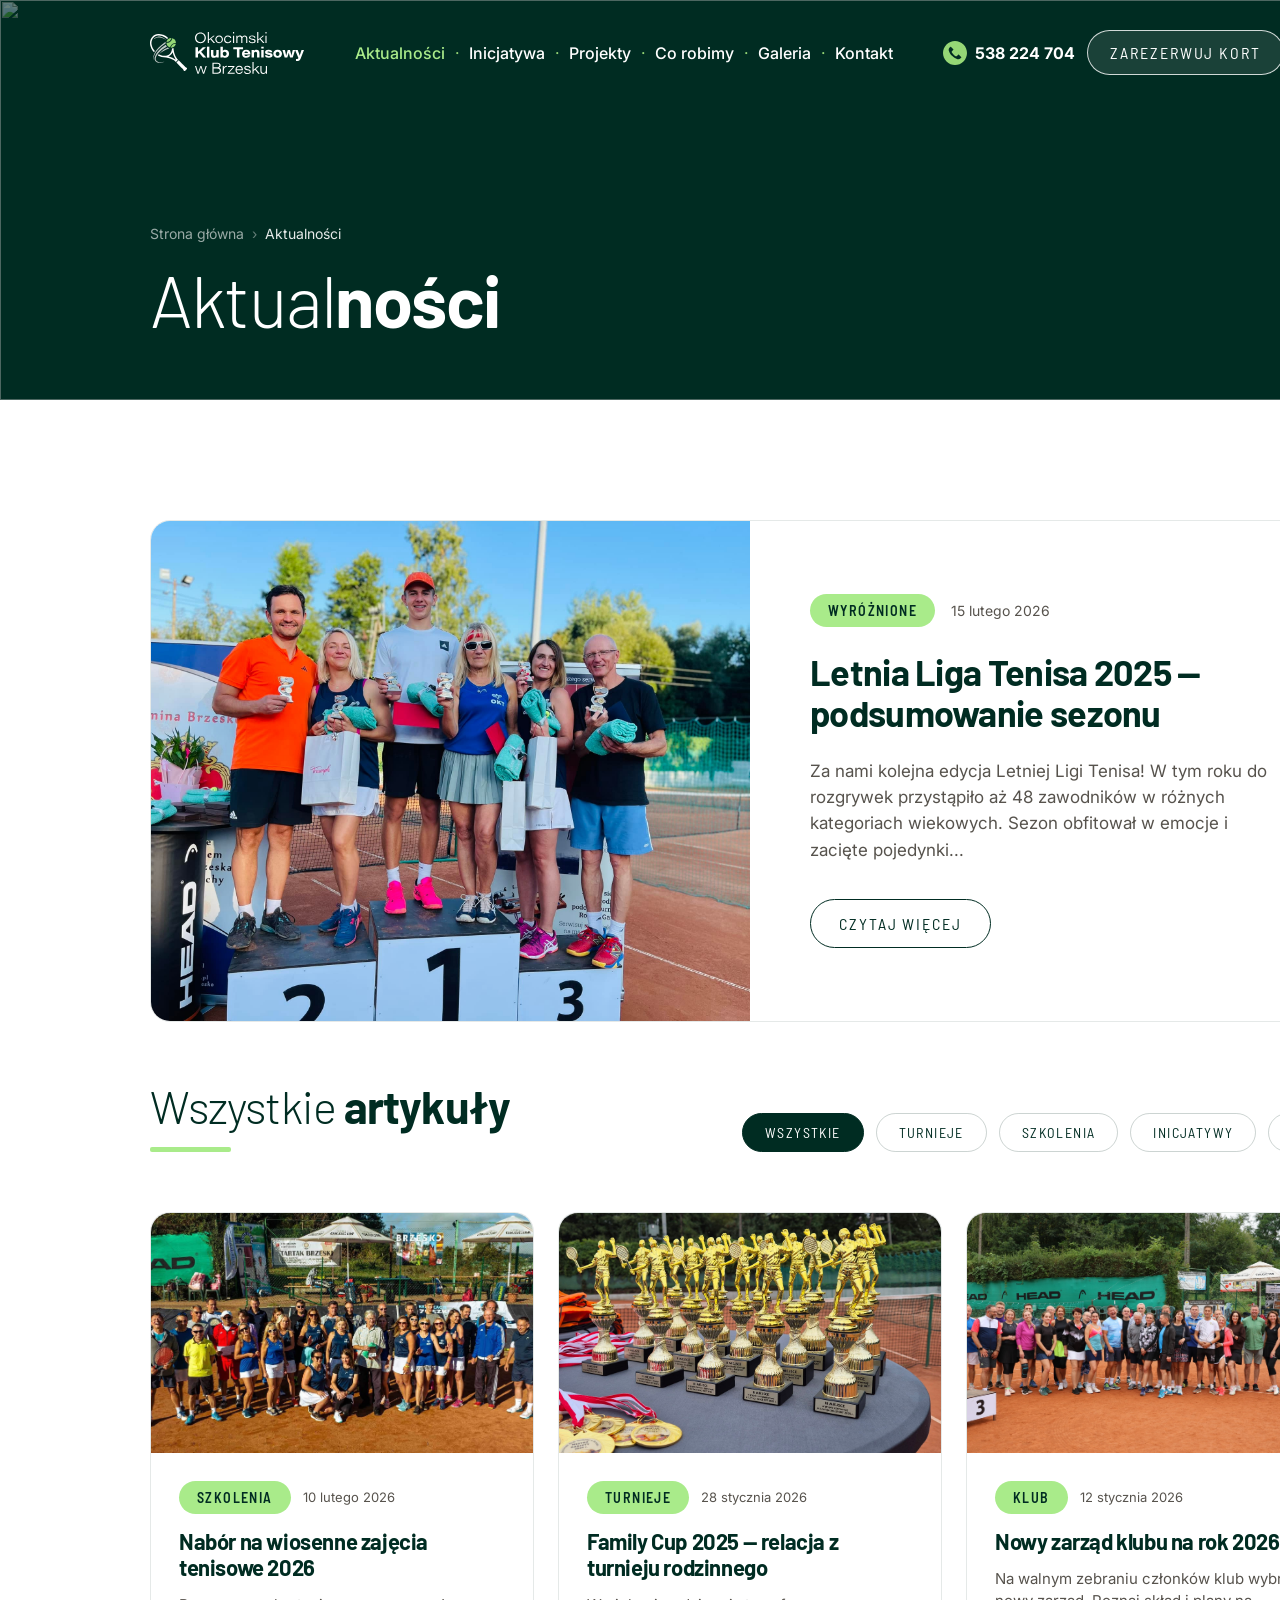
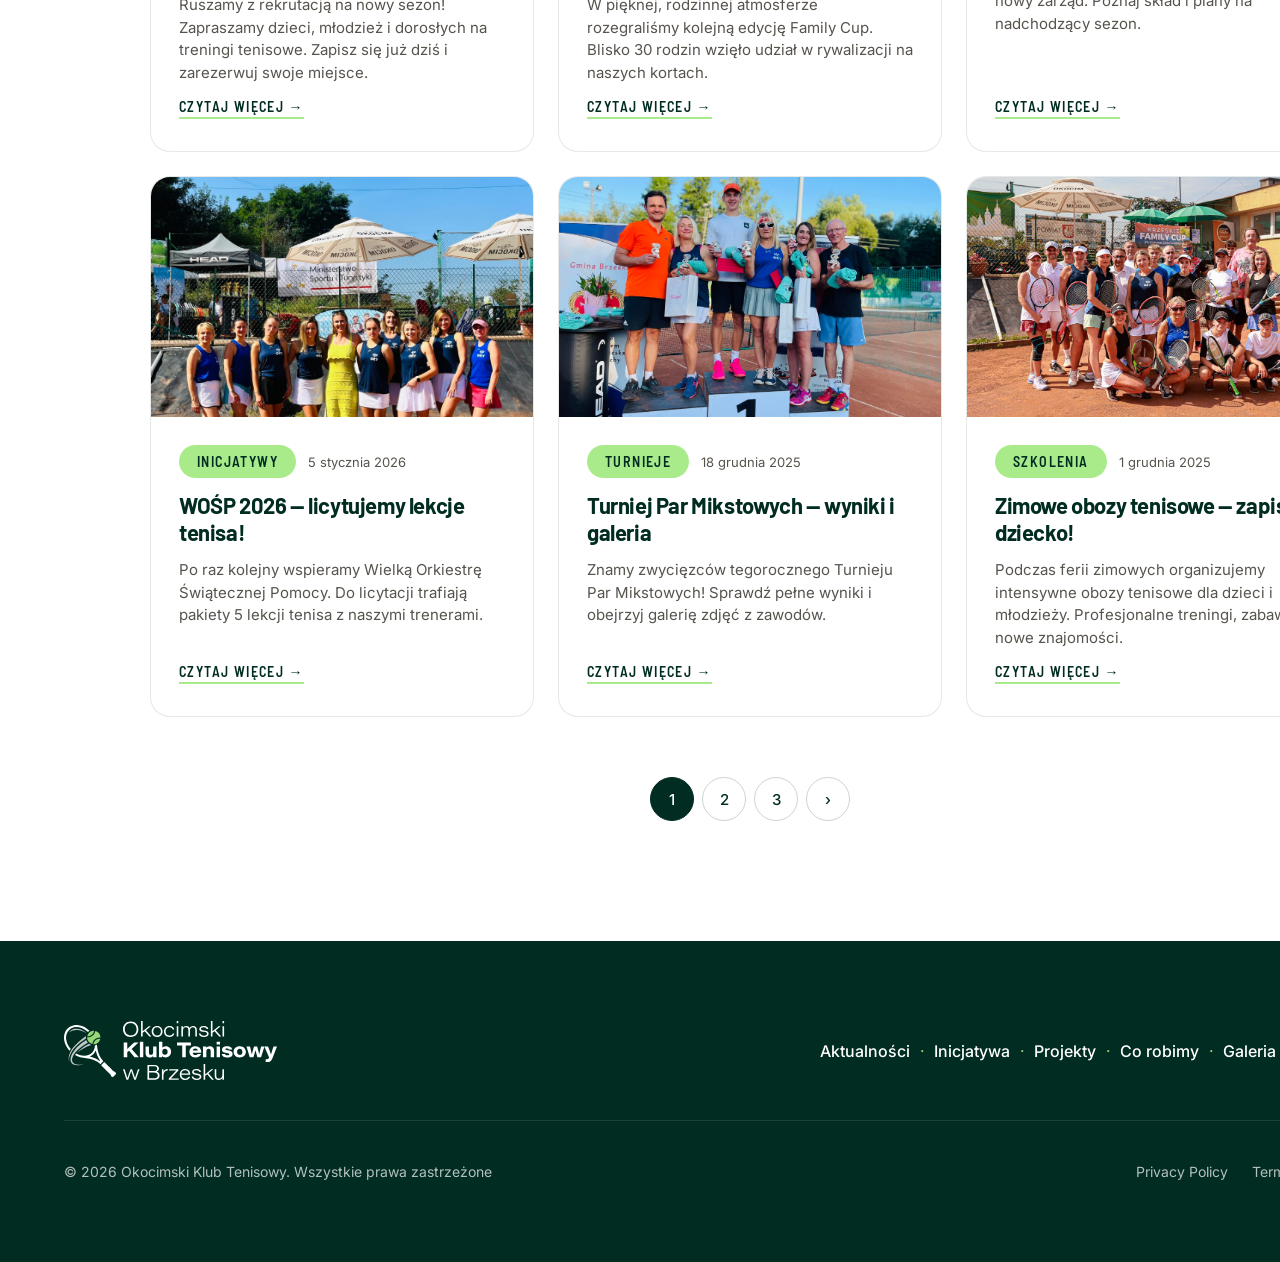
==== aktualnosci.html @ e3956893 "initial commit: OKT Klub website with hero video" ====
<!DOCTYPE html>
<html lang="pl">
<head>
  <meta charset="UTF-8">
  <meta name="viewport" content="width=device-width, initial-scale=1.0">
  <title>Aktualności — Okocimski Klub Tenisowy</title>
  <link rel="stylesheet" href="assets/css/style.css">
  <style>
    .news-header { display:flex; align-items:flex-end; justify-content:space-between; margin-bottom:60px; }
    .news-header__left { display:flex; flex-direction:column; }
    .filter-bar { display:flex; gap:12px; flex-wrap:wrap; }
    .filter-btn {
      padding:10px 22px; border-radius:100px; font-family:'Barlow Semi Condensed',sans-serif;
      font-size:14px; letter-spacing:.1em; text-transform:uppercase; cursor:pointer;
      border:1.5px solid rgba(0,44,34,.2); background:transparent; color:var(--green-dark);
      transition:all .2s;
    }
    .filter-btn.active, .filter-btn:hover { background:var(--green-dark); color:#fff; border-color:var(--green-dark); }
    .featured-article {
      display:grid; grid-template-columns:1fr 1fr; gap:0;
      border-radius:20px; overflow:hidden; border:1px solid rgba(0,44,34,.1);
      margin-bottom:60px;
    }
    .featured-article__img { width:100%; height:500px; object-fit:cover; }
    .featured-article__body {
      padding:60px; display:flex; flex-direction:column; gap:24px;
      justify-content:center; background:#fff;
    }
    .featured-article__meta { display:flex; align-items:center; gap:16px; }
    .featured-article__date { font-size:14px; color:var(--text-gray); }
    .featured-article__title {
      font-family:'Barlow',sans-serif; font-weight:700; font-size:36px;
      line-height:1.15; letter-spacing:-.7px; color:var(--green-dark);
    }
    .featured-article__excerpt { font-size:17px; line-height:1.55; color:var(--text-gray); }
    .pagination { display:flex; align-items:center; justify-content:center; gap:8px; margin-top:60px; }
    .page-btn {
      width:44px; height:44px; border-radius:50%; display:flex; align-items:center;
      justify-content:center; font-family:'Inter',sans-serif; font-size:15px; font-weight:500;
      cursor:pointer; border:1.5px solid rgba(0,44,34,.2); background:transparent;
      color:var(--green-dark); transition:all .2s;
    }
    .page-btn.active, .page-btn:hover { background:var(--green-dark); color:#fff; border-color:var(--green-dark); }
  </style>
</head>
<body>

<!-- PAGE HERO -->
<section class="page-hero">
  <img class="page-hero__bg" src="assets/images/hero-bg.jpg" alt="">
  <nav class="nav" style="position:absolute;top:0;left:0;right:0;">
    <a href="index.html" class="nav__logo">
      <img class="nav__logo-icon" src="assets/images/logo-icon.svg" alt="OKT">
      <span class="nav__logo-text">
        <img class="nav__logo-name" src="assets/images/logo-name.svg" alt="Okocimski Klub Tenisowy">
        <img class="nav__logo-city" src="assets/images/logo-city.svg" alt="w Brzesku">
      </span>
    </a>
    <ul class="nav__links">
      <li><a href="aktualnosci.html" class="active">Aktualności</a></li><li><span class="nav__dot">·</span></li>
      <li><a href="inicjatywa.html">Inicjatywa</a></li><li><span class="nav__dot">·</span></li>
      <li><a href="projekty.html">Projekty</a></li><li><span class="nav__dot">·</span></li>
      <li><a href="co-robimy.html">Co robimy</a></li><li><span class="nav__dot">·</span></li>
      <li><a href="galeria.html">Galeria</a></li><li><span class="nav__dot">·</span></li>
      <li><a href="kontakt.html">Kontakt</a></li>
    </ul>
    <div class="nav__right">
      <div class="nav__phone"><img src="assets/images/phone-icon.svg" alt=""><span>538 224 704</span></div>
      <a href="kontakt.html" class="btn-outline">Zarezerwuj kort</a>
      <div class="nav__social">
        <img src="assets/images/facebook-icon.svg" alt="Facebook">
        <img src="assets/images/instagram-icon.svg" alt="Instagram">
      </div>
    </div>
  </nav>
  <div class="page-hero__content">
    <div class="breadcrumb">
      <a href="index.html">Strona główna</a>
      <span class="breadcrumb__sep">›</span>
      <span class="breadcrumb__current">Aktualności</span>
    </div>
    <h1 class="page-hero__title"><em>Aktual</em><strong>ności</strong></h1>
  </div>
</section>

<!-- CONTENT -->
<section class="section">

  <!-- Featured article -->
  <div class="featured-article">
    <img class="featured-article__img" src="assets/images/liga-photo.jpg" alt="Letnia Liga Tenisa 2025 — podsumowanie sezonu">
    <div class="featured-article__body">
      <div class="featured-article__meta">
        <span class="badge-green">Wyróżnione</span>
        <span class="featured-article__date">15 lutego 2026</span>
      </div>
      <h2 class="featured-article__title">Letnia Liga Tenisa 2025 — podsumowanie sezonu</h2>
      <p class="featured-article__excerpt">Za nami kolejna edycja Letniej Ligi Tenisa! W tym roku do rozgrywek przystąpiło aż 48 zawodników w różnych kategoriach wiekowych. Sezon obfitował w emocje i zacięte pojedynki...</p>
      <a href="#" class="btn-outline-dark" style="width:fit-content;margin-top:12px;">Czytaj więcej</a>
    </div>
  </div>

  <!-- Filters -->
  <div class="news-header">
    <div class="news-header__left">
      <h2 class="heading-xl"><em>Wszystkie </em><strong>artykuły</strong></h2>
      <span class="accent-line"></span>
    </div>
    <div class="filter-bar">
      <button class="filter-btn active">Wszystkie</button>
      <button class="filter-btn">Turnieje</button>
      <button class="filter-btn">Szkolenia</button>
      <button class="filter-btn">Inicjatywy</button>
      <button class="filter-btn">Klub</button>
    </div>
  </div>

  <!-- Cards grid -->
  <div class="cards-grid">
    <article class="card">
      <img class="card__img" src="assets/images/co-robimy-1.jpg" alt="">
      <div class="card__body">
        <div class="card__meta"><span class="badge-green">Szkolenia</span><span class="card__date">10 lutego 2026</span></div>
        <h3 class="card__title">Nabór na wiosenne zajęcia tenisowe 2026</h3>
        <p class="card__excerpt">Ruszamy z rekrutacją na nowy sezon! Zapraszamy dzieci, młodzież i dorosłych na treningi tenisowe. Zapisz się już dziś i zarezerwuj swoje miejsce.</p>
        <a href="#" class="card__link">Czytaj więcej →</a>
      </div>
    </article>
    <article class="card">
      <img class="card__img" src="assets/images/co-robimy-2.jpg" alt="">
      <div class="card__body">
        <div class="card__meta"><span class="badge-green">Turnieje</span><span class="card__date">28 stycznia 2026</span></div>
        <h3 class="card__title">Family Cup 2025 — relacja z turnieju rodzinnego</h3>
        <p class="card__excerpt">W pięknej, rodzinnej atmosferze rozegraliśmy kolejną edycję Family Cup. Blisko 30 rodzin wzięło udział w rywalizacji na naszych kortach.</p>
        <a href="#" class="card__link">Czytaj więcej →</a>
      </div>
    </article>
    <article class="card">
      <img class="card__img" src="assets/images/group-photo.jpg" alt="">
      <div class="card__body">
        <div class="card__meta"><span class="badge-green">Klub</span><span class="card__date">12 stycznia 2026</span></div>
        <h3 class="card__title">Nowy zarząd klubu na rok 2026</h3>
        <p class="card__excerpt">Na walnym zebraniu członków klub wybrał nowy zarząd. Poznaj skład i plany na nadchodzący sezon.</p>
        <a href="#" class="card__link">Czytaj więcej →</a>
      </div>
    </article>
    <article class="card">
      <img class="card__img" src="assets/images/co-robimy-3.jpg" alt="">
      <div class="card__body">
        <div class="card__meta"><span class="badge-green">Inicjatywy</span><span class="card__date">5 stycznia 2026</span></div>
        <h3 class="card__title">WOŚP 2026 — licytujemy lekcje tenisa!</h3>
        <p class="card__excerpt">Po raz kolejny wspieramy Wielką Orkiestrę Świątecznej Pomocy. Do licytacji trafiają pakiety 5 lekcji tenisa z naszymi trenerami.</p>
        <a href="#" class="card__link">Czytaj więcej →</a>
      </div>
    </article>
    <article class="card">
      <img class="card__img" src="assets/images/liga-photo.jpg" alt="">
      <div class="card__body">
        <div class="card__meta"><span class="badge-green">Turnieje</span><span class="card__date">18 grudnia 2025</span></div>
        <h3 class="card__title">Turniej Par Mikstowych — wyniki i galeria</h3>
        <p class="card__excerpt">Znamy zwycięzców tegorocznego Turnieju Par Mikstowych! Sprawdź pełne wyniki i obejrzyj galerię zdjęć z zawodów.</p>
        <a href="#" class="card__link">Czytaj więcej →</a>
      </div>
    </article>
    <article class="card">
      <img class="card__img" src="assets/images/dolacz-photo.jpg" alt="">
      <div class="card__body">
        <div class="card__meta"><span class="badge-green">Szkolenia</span><span class="card__date">1 grudnia 2025</span></div>
        <h3 class="card__title">Zimowe obozy tenisowe — zapisz dziecko!</h3>
        <p class="card__excerpt">Podczas ferii zimowych organizujemy intensywne obozy tenisowe dla dzieci i młodzieży. Profesjonalne treningi, zabawa i nowe znajomości.</p>
        <a href="#" class="card__link">Czytaj więcej →</a>
      </div>
    </article>
  </div>

  <!-- Pagination -->
  <div class="pagination">
    <button class="page-btn active">1</button>
    <button class="page-btn">2</button>
    <button class="page-btn">3</button>
    <button class="page-btn">›</button>
  </div>
</section>

<!-- FOOTER -->
<footer class="footer">
  <div class="footer__top">
    <a href="index.html" class="footer__logo">
      <img class="footer__logo-icon" src="assets/images/footer-logo-icon.svg" alt="OKT">
      <span class="footer__logo-text">
        <img class="footer__logo-name" src="assets/images/footer-logo-name.svg" alt="Okocimski Klub Tenisowy">
        <img class="footer__logo-city" src="assets/images/footer-logo-city.svg" alt="w Brzesku">
      </span>
    </a>
    <nav class="footer__nav">
      <a href="aktualnosci.html">Aktualności</a><span class="dot">·</span>
      <a href="inicjatywa.html">Inicjatywa</a><span class="dot">·</span>
      <a href="projekty.html">Projekty</a><span class="dot">·</span>
      <a href="co-robimy.html">Co robimy</a><span class="dot">·</span>
      <a href="galeria.html">Galeria</a><span class="dot">·</span>
      <a href="kontakt.html">Kontakt</a><span class="dot">·</span>
      <div class="footer__social">
        <img src="assets/images/footer-facebook.svg" alt="Facebook">
        <img src="assets/images/footer-instagram.svg" alt="Instagram">
      </div>
    </nav>
  </div>
  <hr class="footer__divider">
  <div class="footer__credits">
    <p class="footer__copy">© 2026 Okocimski Klub Tenisowy. Wszystkie prawa zastrzeżone</p>
    <div class="footer__links"><a href="#">Privacy Policy</a><a href="#">Terms of Service</a><a href="kontakt.html">Kontakt</a></div>
  </div>
</footer>
</body>
</html>
---- assets/css/style.css ----
/* ═══════════════════════════════════════════════
   Okocimski Klub Tenisowy — Shared Stylesheet
   ═══════════════════════════════════════════════ */

@import url('https://fonts.googleapis.com/css2?family=Barlow:wght@300;400;600;700&family=Barlow+Semi+Condensed:wght@400;600&family=Inter:wght@400;500;700&display=swap');

*, *::before, *::after { box-sizing: border-box; margin: 0; padding: 0; }

:root {
  --green-dark:    #002c22;
  --green-accent:  #a9eb8a;
  --green-dot:     #95d776;
  --text-gray:     #57534d;
  --facebook-blue: #1877f2;
  --white:         #ffffff;
}

body {
  font-family: 'Inter', sans-serif;
  background: #fff;
  color: var(--green-dark);
  min-width: 1500px;
}

img { display: block; }
a { text-decoration: none; }

/* ─── NAV ─── */
.nav {
  display: flex;
  align-items: center;
  justify-content: space-between;
  padding: 30px 150px;
  position: relative;
  z-index: 10;
}
.nav__logo {
  display: flex;
  align-items: center;
  gap: 8px;
}
.nav__logo-icon { width: 37px; height: 37px; }
.nav__logo-text { display: flex; flex-direction: column; }
.nav__logo-name { width: 109px; height: 29px; }
.nav__logo-city { width: 72px; height: 12px; margin-top: 1px; }

.nav__links {
  display: flex;
  align-items: center;
  gap: 10px;
  list-style: none;
}
.nav__links a {
  font-family: 'Inter', sans-serif;
  font-weight: 500;
  font-size: 16px;
  line-height: 20px;
  color: #fff;
  transition: color .2s;
}
.nav__links a:hover { color: var(--green-accent); }
.nav__links a.active { color: var(--green-accent); }
.nav__dot { color: var(--green-dot); font-size: 16px; }

.nav__right { display: flex; align-items: center; gap: 12px; }
.nav__phone { display: flex; align-items: center; gap: 8px; }
.nav__phone img { width: 24px; height: 24px; }
.nav__phone span { font-weight: 700; font-size: 16px; color: #fff; }
.nav__social { display: flex; align-items: center; gap: 6px; }
.nav__social img { width: 24px; height: 24px; }

.btn-outline {
  display: inline-flex;
  align-items: center;
  padding: 12px 22px;
  border: 1px solid rgba(255,255,255,.8);
  border-radius: 100px;
  background: rgba(255,255,255,.1);
  font-family: 'Barlow Semi Condensed', sans-serif;
  font-size: 16px;
  letter-spacing: .12em;
  text-transform: uppercase;
  color: #fff;
  cursor: pointer;
  transition: background .2s;
}
.btn-outline:hover { background: rgba(255,255,255,.2); }

/* ─── HERO SHARED ─── */
.hero {
  position: relative;
  width: 100%;
  min-height: 786px;
  background: var(--green-dark);
  overflow: hidden;
}
.hero__bg {
  position: absolute;
  inset: 0;
  width: 100%;
  height: 100%;
  object-fit: cover;
  opacity: .55;
  pointer-events: none;
}

/* ─── PAGE HERO (subpages) ─── */
.page-hero {
  position: relative;
  width: 100%;
  height: 400px;
  background: var(--green-dark);
  overflow: hidden;
  display: flex;
  align-items: flex-end;
}
.page-hero__bg {
  position: absolute;
  inset: 0;
  width: 100%;
  height: 100%;
  object-fit: cover;
  opacity: .4;
  pointer-events: none;
}
.page-hero__content {
  position: relative;
  z-index: 5;
  padding: 0 150px 60px;
}
.page-hero__badge {
  display: inline-flex;
  align-items: center;
  padding: 9px 16px;
  border: 1px solid rgba(255,255,255,.5);
  border-radius: 100px;
  font-family: 'Barlow Semi Condensed', sans-serif;
  font-size: 14px;
  letter-spacing: .12em;
  text-transform: uppercase;
  color: rgba(255,255,255,.8);
  margin-bottom: 16px;
}
.page-hero__title {
  font-size: 72px;
  line-height: 1.05;
  letter-spacing: -1.5px;
  color: #fff;
}
.page-hero__title em { font-style: normal; font-family: 'Barlow', sans-serif; font-weight: 300; }
.page-hero__title strong { font-family: 'Barlow', sans-serif; font-weight: 700; }

/* ─── SECTION ─── */
.section { padding: 120px 150px; }
.section--dark {
  background: var(--green-dark);
  position: relative;
  overflow: hidden;
}
.section--dots::before {
  content: '';
  position: absolute;
  inset: 0;
  background-image: radial-gradient(circle, rgba(169,235,138,.15) 1.5px, transparent 1.5px);
  background-size: 28px 28px;
  pointer-events: none;
}

/* ─── TYPOGRAPHY ─── */
.heading-xl {
  font-size: 45px;
  line-height: 1.1;
  letter-spacing: -.9px;
}
.heading-xl em { font-style: normal; font-family: 'Barlow', sans-serif; font-weight: 300; }
.heading-xl strong { font-family: 'Barlow', sans-serif; font-weight: 700; }
.heading-xl--white { color: #fff; }

.heading-lg {
  font-size: 38px;
  line-height: 1.1;
  letter-spacing: -.8px;
}
.heading-lg em { font-style: normal; font-family: 'Barlow', sans-serif; font-weight: 300; }
.heading-lg strong { font-family: 'Barlow', sans-serif; font-weight: 700; }

.heading-md {
  font-family: 'Barlow', sans-serif;
  font-weight: 700;
  font-size: 28px;
  line-height: 1.2;
  letter-spacing: -.5px;
}

.text-body {
  font-family: 'Inter', sans-serif;
  font-weight: 400;
  font-size: 16px;
  line-height: 1.5;
  color: var(--text-gray);
}
.text-body--lg { font-size: 18px; line-height: 1.4; }
.text-body--white { color: rgba(255,255,255,.85); }

.accent-line {
  display: block;
  width: 81px;
  height: 5px;
  background: var(--green-accent);
  border-radius: 2px;
  margin-top: 14px;
}

/* ─── BADGES ─── */
.badge-outline {
  display: inline-flex;
  align-items: center;
  padding: 12px 21px;
  border: 1px solid var(--green-dark);
  border-radius: 100px;
  font-family: 'Barlow Semi Condensed', sans-serif;
  font-size: 16px;
  letter-spacing: .12em;
  text-transform: uppercase;
  color: var(--green-dark);
  width: fit-content;
}
.badge-green {
  display: inline-flex;
  align-items: center;
  padding: 8px 18px;
  border-radius: 100px;
  background: var(--green-accent);
  font-family: 'Barlow Semi Condensed', sans-serif;
  font-size: 14px;
  letter-spacing: .1em;
  text-transform: uppercase;
  color: var(--green-dark);
  font-weight: 600;
  width: fit-content;
}

/* ─── BUTTONS ─── */
.btn-primary {
  display: inline-flex;
  align-items: center;
  gap: 10px;
  padding: 14px 28px;
  border-radius: 100px;
  background: var(--green-dark);
  font-family: 'Barlow Semi Condensed', sans-serif;
  font-size: 16px;
  letter-spacing: .12em;
  text-transform: uppercase;
  color: #fff;
  border: none;
  cursor: pointer;
  transition: background .2s;
}
.btn-primary:hover { background: #003d30; }

.btn-outline-dark {
  display: inline-flex;
  align-items: center;
  padding: 14px 28px;
  border-radius: 100px;
  background: transparent;
  border: 1.5px solid var(--green-dark);
  font-family: 'Barlow Semi Condensed', sans-serif;
  font-size: 16px;
  letter-spacing: .12em;
  text-transform: uppercase;
  color: var(--green-dark);
  cursor: pointer;
  transition: background .2s;
}
.btn-outline-dark:hover { background: rgba(0,44,34,.05); }

.btn-outline-white {
  display: inline-flex;
  align-items: center;
  padding: 12px 21px;
  border: 1px solid rgba(255,255,255,.8);
  border-radius: 100px;
  font-family: 'Barlow Semi Condensed', sans-serif;
  font-size: 16px;
  letter-spacing: .12em;
  text-transform: uppercase;
  color: #fff;
}
.btn-outline-white:hover { background: rgba(255,255,255,.1); }

.btn-facebook {
  display: inline-flex;
  align-items: center;
  gap: 10px;
  padding: 12px 16px 12px 12px;
  background: var(--facebook-blue);
  border-radius: 100px;
  color: #fff;
  font-family: 'Barlow', sans-serif;
  font-weight: 600;
  font-size: 24px;
  line-height: 1.1;
  width: fit-content;
}
.btn-facebook img { width: 36px; height: 36px; }
.btn-facebook__arrow {
  display: inline-block;
  width: 24px;
  height: 1px;
  background: rgba(255,255,255,.6);
  margin-left: 4px;
}

/* ─── FOOTER ─── */
.footer {
  background: var(--green-dark);
  padding: 80px 64px;
  display: flex;
  flex-direction: column;
  gap: 40px;
}
.footer__top {
  display: flex;
  align-items: center;
  justify-content: space-between;
}
.footer__logo {
  display: flex;
  align-items: center;
  gap: 7px;
}
.footer__logo-icon { width: 52px; height: 52px; }
.footer__logo-text { display: flex; flex-direction: column; }
.footer__logo-name { width: 154px; height: 41px; }
.footer__logo-city { width: 101px; height: 16px; margin-top: 2px; }
.footer__nav {
  display: flex;
  align-items: center;
  gap: 10px;
  flex-wrap: wrap;
}
.footer__nav a {
  font-family: 'Inter', sans-serif;
  font-weight: 500;
  font-size: 16px;
  line-height: 20px;
  color: #fff;
  transition: color .2s;
}
.footer__nav a:hover { color: var(--green-accent); }
.footer__nav .dot { color: var(--green-dot); }
.footer__social { display: flex; align-items: center; gap: 6px; }
.footer__social img { width: 24px; height: 24px; }
.footer__divider {
  border: none;
  height: 1px;
  background: rgba(255,255,255,.1);
}
.footer__credits {
  display: flex;
  align-items: center;
  justify-content: space-between;
}
.footer__copy { font-size: 14px; line-height: 1.5; color: rgba(255,255,255,.7); }
.footer__links { display: flex; gap: 24px; }
.footer__links a { font-size: 14px; line-height: 1.5; color: rgba(255,255,255,.7); }
.footer__links a:hover { color: #fff; }

/* ─── CARD GRID ─── */
.cards-grid {
  display: grid;
  grid-template-columns: repeat(3, 1fr);
  gap: 24px;
}
.cards-grid--2 { grid-template-columns: repeat(2, 1fr); }

.card {
  border-radius: 20px;
  overflow: hidden;
  background: #fff;
  border: 1px solid rgba(0,44,34,.1);
  display: flex;
  flex-direction: column;
  transition: box-shadow .25s;
}
.card:hover { box-shadow: 0 8px 40px rgba(0,44,34,.12); }
.card__img {
  width: 100%;
  height: 240px;
  object-fit: cover;
}
.card__body {
  padding: 28px 28px 32px;
  display: flex;
  flex-direction: column;
  gap: 14px;
  flex: 1;
}
.card__meta {
  display: flex;
  align-items: center;
  gap: 12px;
}
.card__date { font-size: 13px; color: var(--text-gray); }
.card__title {
  font-family: 'Barlow', sans-serif;
  font-weight: 700;
  font-size: 22px;
  line-height: 1.2;
  letter-spacing: -.4px;
  color: var(--green-dark);
}
.card__excerpt { font-size: 15px; line-height: 1.5; color: var(--text-gray); }
.card__link {
  margin-top: auto;
  display: inline-flex;
  align-items: center;
  gap: 6px;
  font-family: 'Barlow Semi Condensed', sans-serif;
  font-size: 14px;
  letter-spacing: .1em;
  text-transform: uppercase;
  color: var(--green-dark);
  font-weight: 600;
  border-bottom: 2px solid var(--green-accent);
  padding-bottom: 2px;
  width: fit-content;
  transition: opacity .2s;
}
.card__link:hover { opacity: .7; }

/* ─── GALLERY GRID ─── */
.gallery-grid {
  display: grid;
  grid-template-columns: repeat(4, 1fr);
  gap: 16px;
}
.gallery-item {
  border-radius: 16px;
  overflow: hidden;
  aspect-ratio: 4/3;
  cursor: pointer;
  position: relative;
}
.gallery-item img {
  width: 100%;
  height: 100%;
  object-fit: cover;
  transition: transform .4s;
}
.gallery-item:hover img { transform: scale(1.04); }
.gallery-item--tall { grid-row: span 2; aspect-ratio: auto; }
.gallery-item--tall img { height: 100%; }
.gallery-item--wide { grid-column: span 2; }

/* ─── FORM ─── */
.form-grid {
  display: grid;
  grid-template-columns: 1fr 1fr;
  gap: 20px;
}
.form-group { display: flex; flex-direction: column; gap: 8px; }
.form-group--full { grid-column: 1 / -1; }
.form-label {
  font-family: 'Inter', sans-serif;
  font-weight: 500;
  font-size: 14px;
  color: var(--green-dark);
  letter-spacing: .01em;
}
.form-input,
.form-select,
.form-textarea {
  font-family: 'Inter', sans-serif;
  font-size: 16px;
  color: var(--green-dark);
  background: #fff;
  border: 1.5px solid rgba(0,44,34,.2);
  border-radius: 12px;
  padding: 14px 18px;
  outline: none;
  transition: border-color .2s;
  width: 100%;
}
.form-input:focus,
.form-select:focus,
.form-textarea:focus { border-color: var(--green-dark); }
.form-textarea { resize: vertical; min-height: 150px; }

.form-checkbox {
  display: flex;
  align-items: flex-start;
  gap: 12px;
  cursor: pointer;
}
.form-checkbox input[type="checkbox"] {
  width: 20px;
  height: 20px;
  flex-shrink: 0;
  accent-color: var(--green-dark);
  margin-top: 2px;
  cursor: pointer;
}
.form-checkbox span { font-size: 14px; line-height: 1.5; color: var(--text-gray); }

/* ─── DIVIDER ─── */
.section-divider {
  height: 1px;
  background: rgba(0,44,34,.1);
  margin: 0 150px;
}

/* ─── BREADCRUMB ─── */
.breadcrumb {
  display: flex;
  align-items: center;
  gap: 8px;
  font-size: 14px;
  color: rgba(255,255,255,.6);
  margin-bottom: 20px;
}
.breadcrumb a { color: rgba(255,255,255,.6); transition: color .2s; }
.breadcrumb a:hover { color: #fff; }
.breadcrumb__sep { color: rgba(255,255,255,.4); }
.breadcrumb__current { color: rgba(255,255,255,.9); }
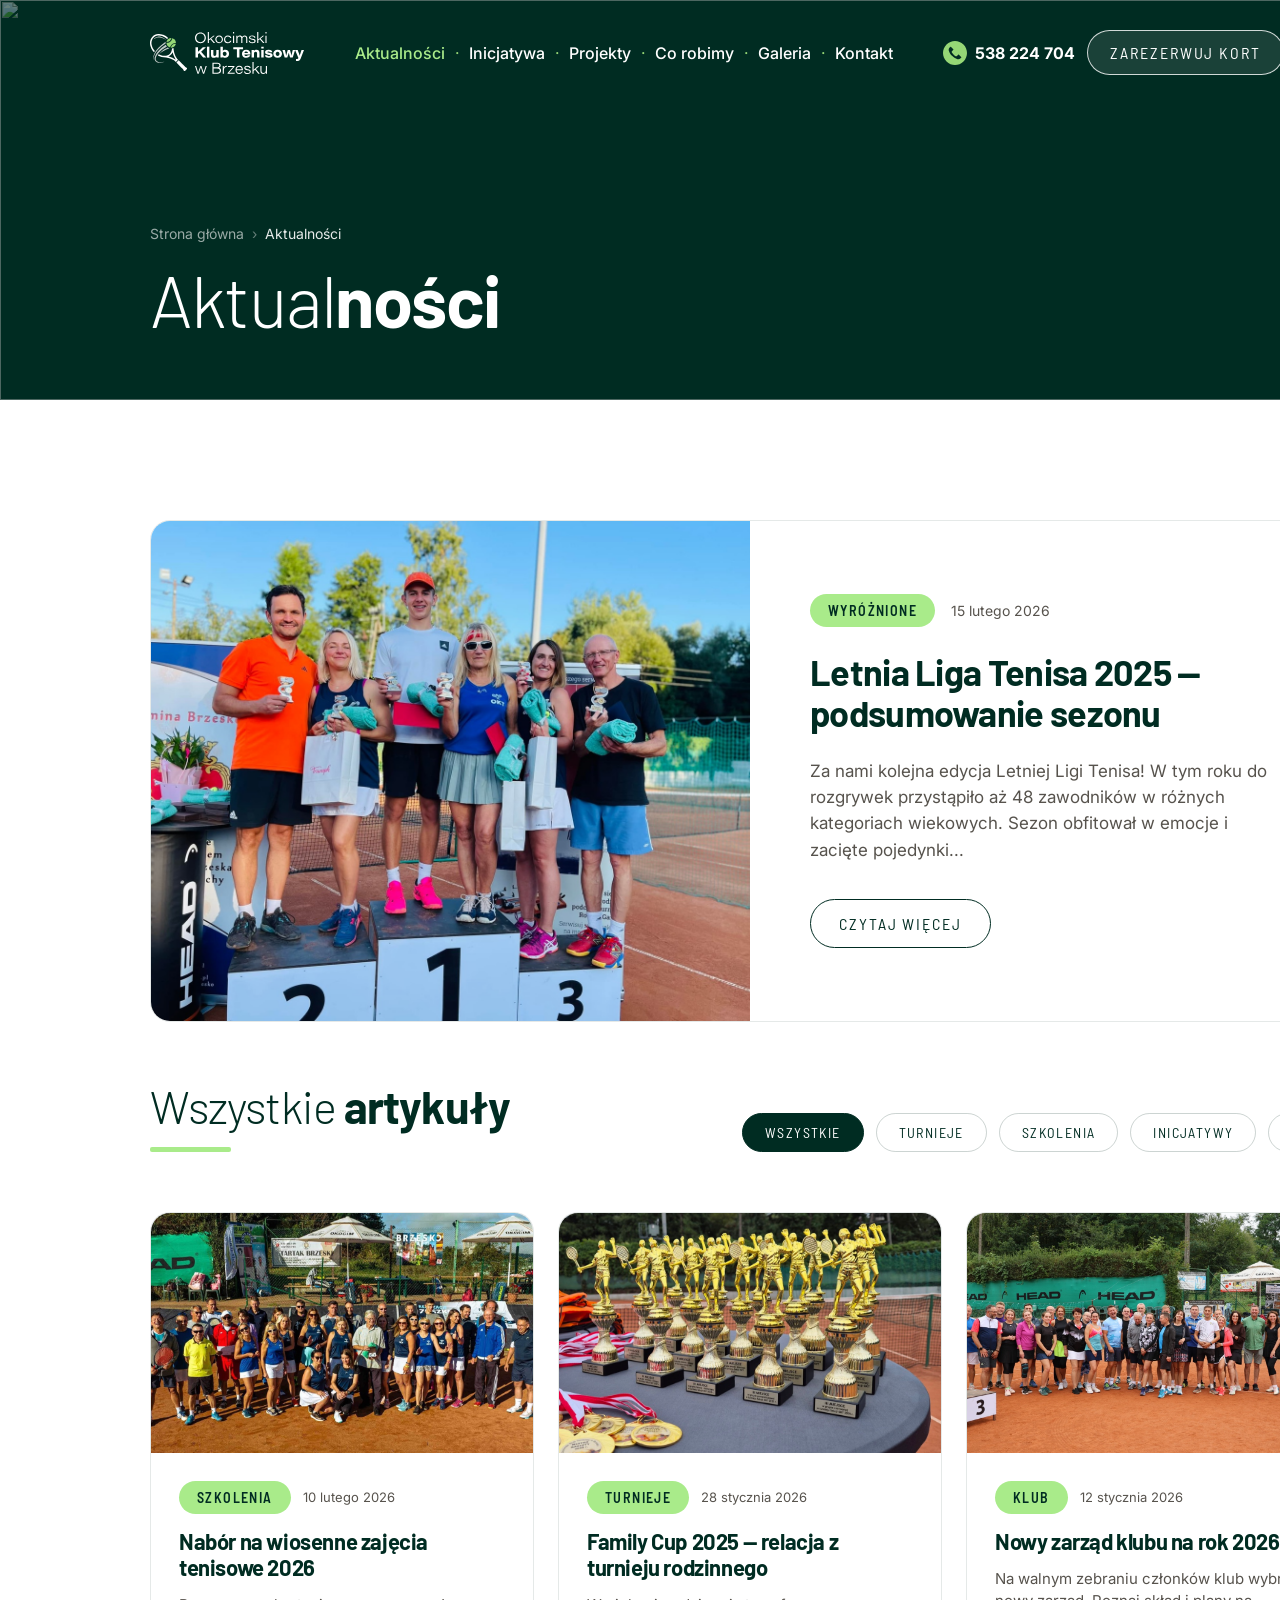
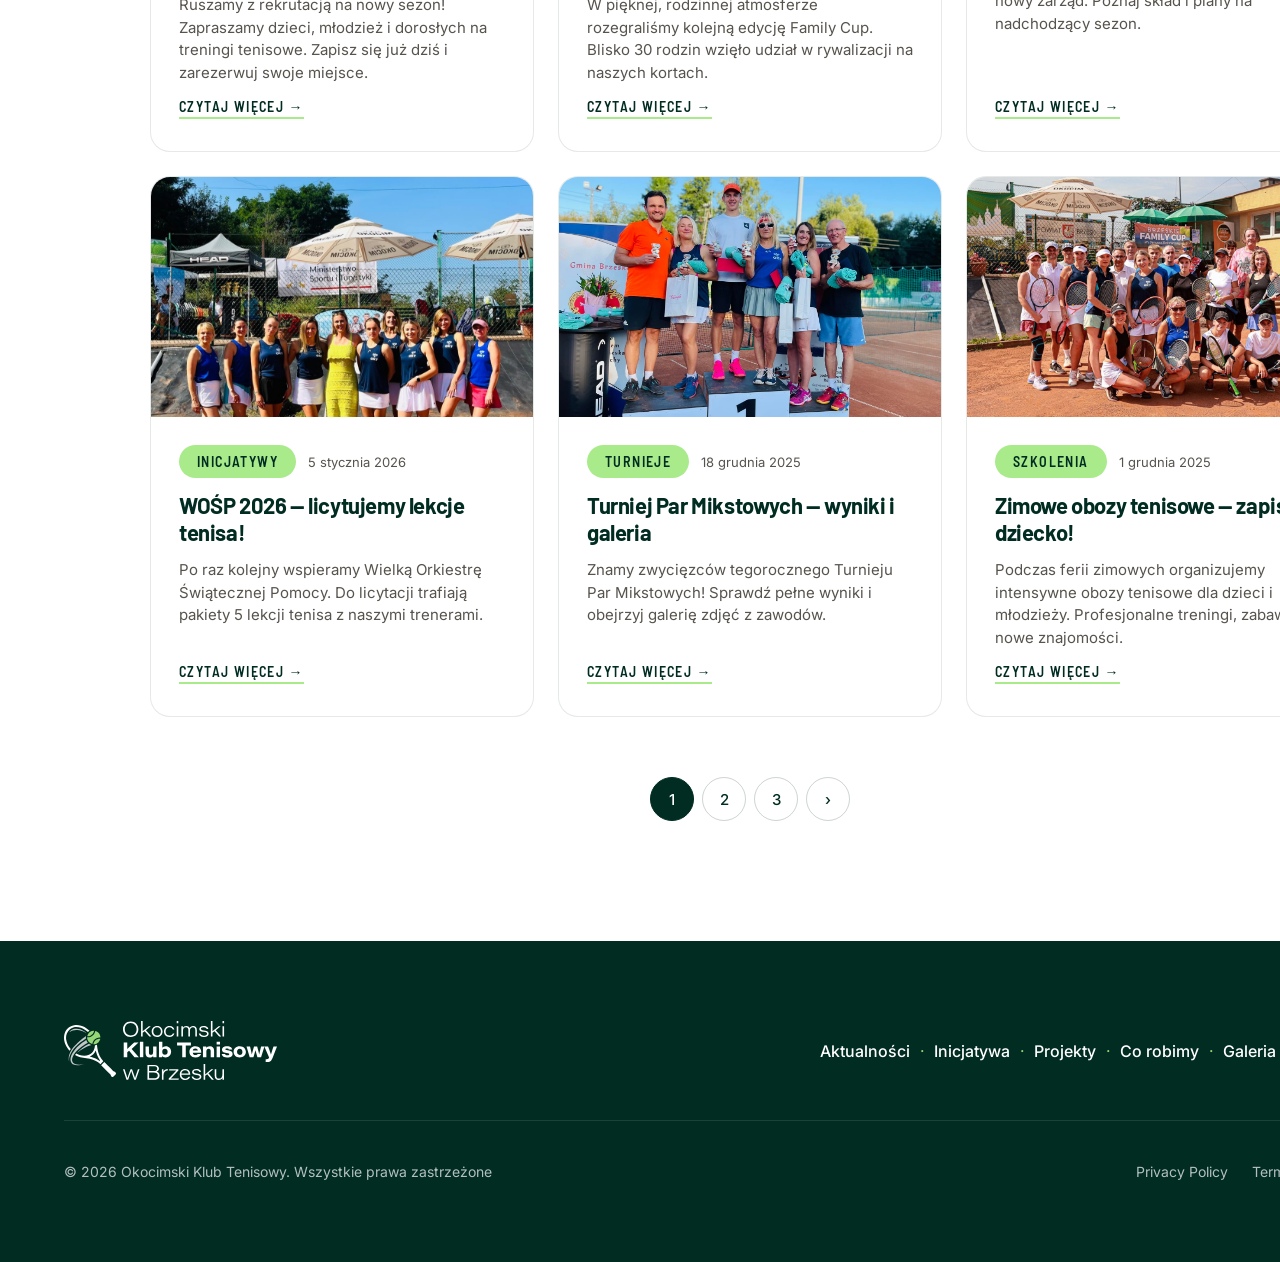
==== commit 88122a15: "add mobile responsive layout: hamburger nav, breakpoints for all pages, image overflow fix" ====
--- a/aktualnosci.html
+++ b/aktualnosci.html
@@ -41,6 +41,14 @@
       color:var(--green-dark); transition:all .2s;
     }
     .page-btn.active, .page-btn:hover { background:var(--green-dark); color:#fff; border-color:var(--green-dark); }
+    @media (max-width: 768px) {
+      .news-header { flex-direction: column; align-items: flex-start; gap: 24px; margin-bottom: 36px; }
+      .featured-article { grid-template-columns: 1fr; margin-bottom: 40px; }
+      .featured-article__img { height: 220px; }
+      .featured-article__body { padding: 28px 20px; }
+      .featured-article__title { font-size: 22px; }
+      .filter-bar { gap: 8px; }
+    }
   </style>
 </head>
 <body>
@@ -72,6 +80,9 @@
         <img src="assets/images/instagram-icon.svg" alt="Instagram">
       </div>
     </div>
+    <button class="nav__hamburger" aria-label="Menu">
+      <span></span><span></span><span></span>
+    </button>
   </nav>
   <div class="page-hero__content">
     <div class="breadcrumb">
@@ -211,5 +222,6 @@
     <div class="footer__links"><a href="#">Privacy Policy</a><a href="#">Terms of Service</a><a href="kontakt.html">Kontakt</a></div>
   </div>
 </footer>
+<script src="assets/js/nav.js"></script>
 </body>
 </html>
--- a/assets/css/style.css
+++ b/assets/css/style.css
@@ -22,7 +22,7 @@
   min-width: 1500px;
 }
 
-img { display: block; }
+img, video { display: block; max-width: 100%; }
 a { text-decoration: none; }
 
 /* ─── NAV ─── */
@@ -90,7 +90,7 @@
 .hero {
   position: relative;
   width: 100%;
-  min-height: 786px;
+  min-height: 580px;
   background: var(--green-dark);
   overflow: hidden;
 }
@@ -525,3 +525,158 @@
 .breadcrumb a:hover { color: #fff; }
 .breadcrumb__sep { color: rgba(255,255,255,.4); }
 .breadcrumb__current { color: rgba(255,255,255,.9); }
+
+/* ─── HAMBURGER (hidden on desktop) ─── */
+.nav__hamburger { display: none; }
+
+/* ═══════════════════════════════════════════════
+   MOBILE  —  max-width: 768px
+   ═══════════════════════════════════════════════ */
+@media (max-width: 768px) {
+  body { min-width: 0; overflow-x: hidden; }
+  img, video { max-width: 100%; height: auto; }
+
+  /* ── NAV — domyślny stan ── */
+  .nav {
+    padding: 16px 20px;
+    flex-wrap: nowrap;
+    align-items: center;
+  }
+  .nav__links { display: none; }
+  .nav__right  { display: none; }
+
+  .nav__hamburger {
+    display: flex;
+    flex-direction: column;
+    justify-content: center;
+    gap: 5px;
+    width: 40px;
+    height: 40px;
+    margin-left: auto;
+    flex-shrink: 0;
+    background: transparent;
+    border: none;
+    cursor: pointer;
+    padding: 6px;
+  }
+  .nav__hamburger span {
+    display: block;
+    width: 24px;
+    height: 2px;
+    background: #fff;
+    border-radius: 2px;
+    transition: transform .25s, opacity .25s;
+  }
+
+  /* ── NAV OPEN — cały nav staje się full-screen overlayem ── */
+  .nav--open {
+    position: fixed !important;
+    top: 0 !important;
+    left: 0 !important;
+    right: 0 !important;
+    bottom: 0 !important;
+    width: 100% !important;
+    max-width: 100vw !important;
+    background: var(--green-dark);
+    z-index: 999 !important;
+    flex-direction: row;
+    flex-wrap: wrap;
+    align-content: flex-start;
+    overflow-y: auto;
+    overflow-x: hidden;
+    padding: 16px 20px 40px;
+    gap: 0;
+    box-sizing: border-box;
+  }
+  /* Logo zostaje w flow, X zakotwiczony absolutnie w prawym górnym rogu */
+  .nav--open .nav__logo { flex: 0 0 auto; align-self: center; }
+  .nav--open .nav__hamburger {
+    position: absolute;
+    top: 16px;
+    right: 20px;
+    margin-left: 0;
+  }
+  /* Wiersz 2: linki */
+  .nav--open .nav__links {
+    order: 3;
+    display: flex !important;
+    flex-direction: column;
+    flex: 0 0 100%;
+    padding: 20px 0 0;
+    border-top: 1px solid rgba(255,255,255,.12);
+    margin-top: 16px;
+    gap: 0;
+  }
+  .nav--open .nav__links li { width: 100%; }
+  .nav--open .nav__links .nav__dot { display: none; }
+  .nav--open .nav__links a {
+    display: block;
+    padding: 15px 0;
+    font-size: 22px;
+    letter-spacing: 0;
+    border-bottom: 1px solid rgba(255,255,255,.08);
+    color: rgba(255,255,255,.7);
+  }
+  .nav--open .nav__links a.active,
+  .nav--open .nav__links a:hover { color: var(--green-accent); }
+  /* Wiersz 3: telefon + CTA + social */
+  .nav--open .nav__right {
+    order: 4;
+    display: flex !important;
+    flex: 0 0 100%;
+    flex-direction: column;
+    align-items: flex-start;
+    gap: 14px;
+    padding-top: 28px;
+    margin-top: 8px;
+    border-top: 1px solid rgba(255,255,255,.12);
+  }
+  .nav--open .nav__right .nav__phone span { font-size: 18px; }
+  .nav--open .nav__right .nav__social { display: flex; }
+
+  /* X animation */
+  .nav--open .nav__hamburger span:nth-child(1) { transform: translateY(7px) rotate(45deg); }
+  .nav--open .nav__hamburger span:nth-child(2) { opacity: 0; }
+  .nav--open .nav__hamburger span:nth-child(3) { transform: translateY(-7px) rotate(-45deg); }
+
+  /* ── HERO (index) ── */
+  .hero { min-height: 80svh; }
+
+  /* ── PAGE HERO (subpages) ── */
+  .page-hero { height: auto; min-height: 300px; }
+  .page-hero__content { padding: 0 20px 44px; }
+  .page-hero__title { font-size: 44px; letter-spacing: -.5px; }
+
+  /* ── SECTIONS ── */
+  .section { padding: 60px 20px; }
+  .section-divider { margin: 0 20px; }
+
+  /* ── TYPOGRAPHY ── */
+  .heading-xl { font-size: 30px; letter-spacing: -.3px; }
+  .heading-lg  { font-size: 26px; letter-spacing: -.3px; }
+  .heading-md  { font-size: 22px; }
+
+  /* ── FOOTER ── */
+  .footer { padding: 48px 20px; gap: 32px; }
+  .footer__top { flex-direction: column; align-items: flex-start; gap: 28px; }
+  .footer__nav { flex-direction: column; align-items: flex-start; gap: 0; }
+  .footer__nav .dot { display: none; }
+  .footer__nav a { display: block; padding: 8px 0; font-size: 15px; }
+  .footer__social { margin-top: 12px; }
+  .footer__credits { flex-direction: column; align-items: flex-start; gap: 12px; }
+  .footer__links { flex-wrap: wrap; gap: 16px; }
+
+  /* ── CARDS ── */
+  .cards-grid       { grid-template-columns: 1fr; }
+  .cards-grid--2    { grid-template-columns: 1fr; }
+
+  /* ── GALLERY GRID ── */
+  .gallery-grid { grid-template-columns: repeat(2, 1fr); }
+  .gallery-item--wide { grid-column: span 1; }
+  .gallery-item--tall { grid-row: span 1; aspect-ratio: 4/3; }
+  .gallery-item--tall img { height: 100%; }
+
+  /* ── FORM ── */
+  .form-grid { grid-template-columns: 1fr; }
+  .form-group--full { grid-column: 1; }
+}
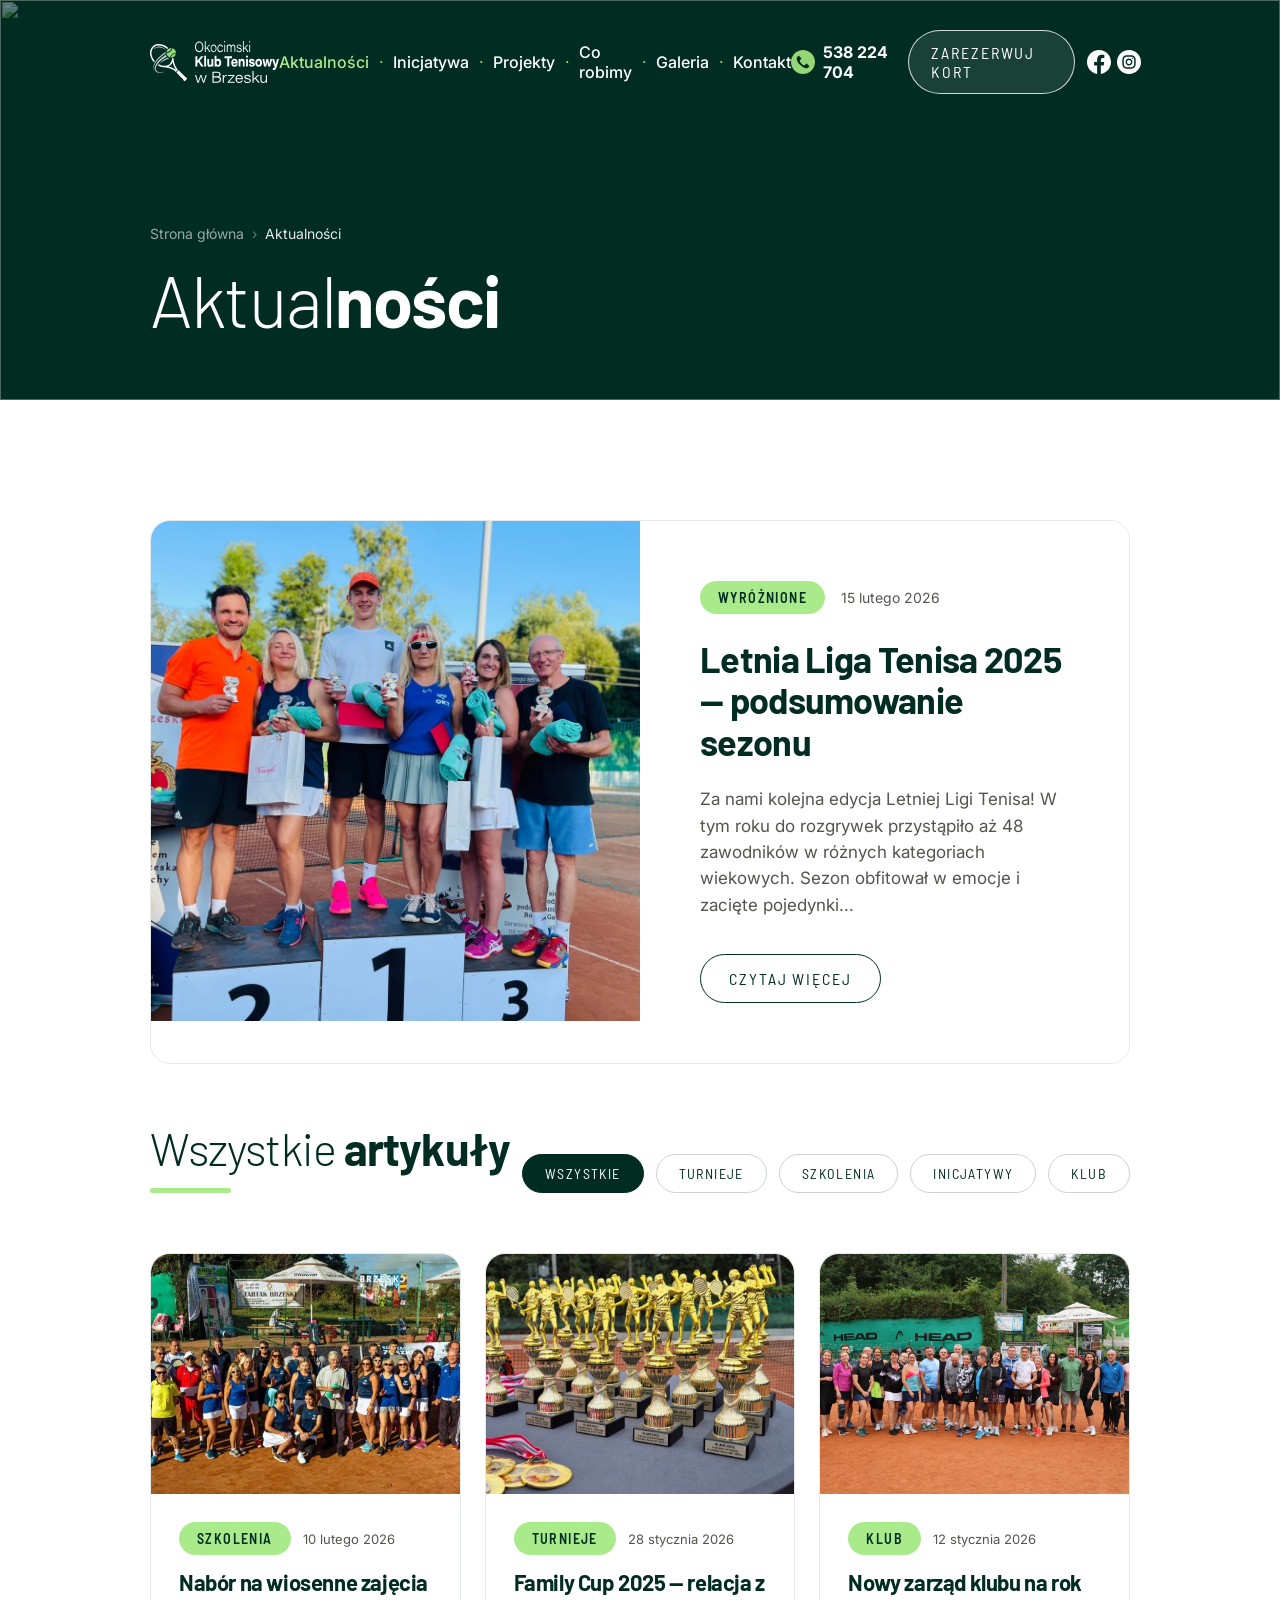
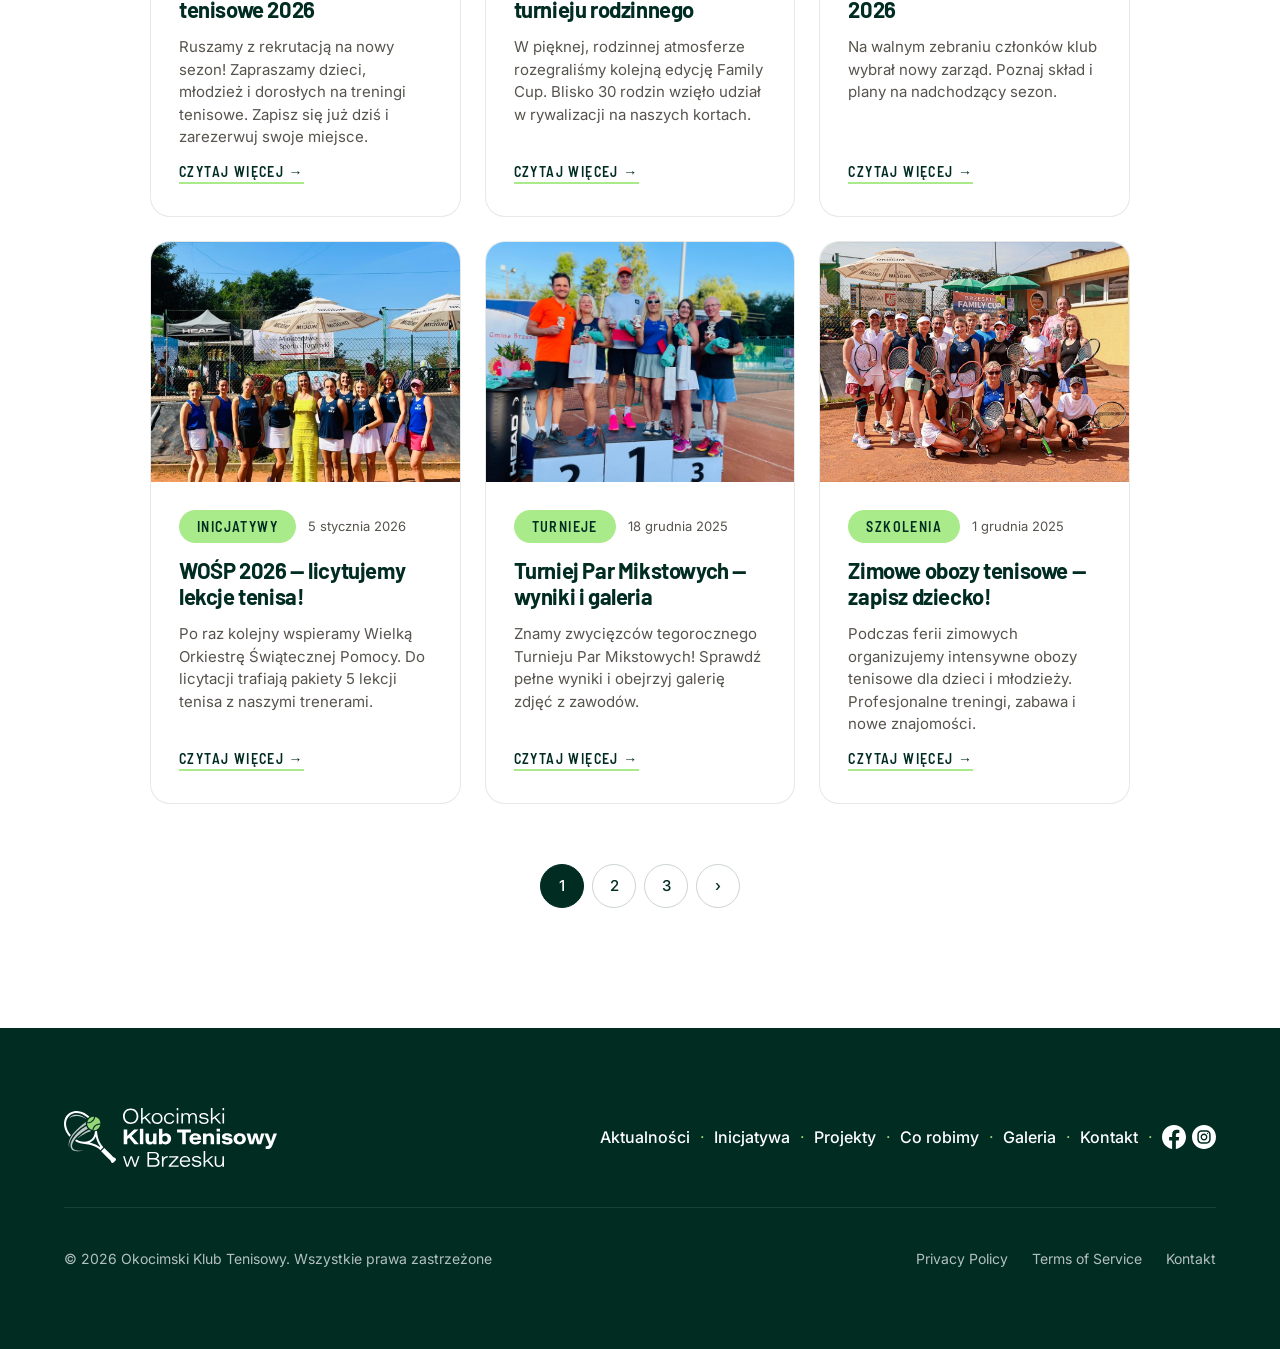
==== commit 4e100f47: "add mobile responsive version, optimize images and accessibility across all pages - full mobile nav " ====
--- a/aktualnosci.html
+++ b/aktualnosci.html
@@ -4,6 +4,14 @@
   <meta charset="UTF-8">
   <meta name="viewport" content="width=device-width, initial-scale=1.0">
   <title>Aktualności — Okocimski Klub Tenisowy</title>
+  <link rel="preconnect" href="https://fonts.googleapis.com">
+  <link rel="preconnect" href="https://fonts.gstatic.com" crossorigin>
+  <meta name="description" content="Aktualności Okocimskiego Klubu Tenisowego — turnieje, szkolenia, inicjatywy i wydarzenia z życia klubu w Brzesku.">
+  <meta property="og:type"        content="website">
+  <meta property="og:title"       content="Aktualności — Okocimski Klub Tenisowy">
+  <meta property="og:description" content="Aktualności Okocimskiego Klubu Tenisowego — turnieje, szkolenia, inicjatywy i wydarzenia z życia klubu w Brzesku.">
+  <meta property="og:image"       content="https://codeandpixelpl.github.io/okt-klub/assets/images/hero-bg.jpg">
+  <meta property="og:url"         content="https://codeandpixelpl.github.io/okt-klub/aktualnosci.html">
   <link rel="stylesheet" href="assets/css/style.css">
   <style>
     .news-header { display:flex; align-items:flex-end; justify-content:space-between; margin-bottom:60px; }
@@ -129,7 +137,7 @@
   <!-- Cards grid -->
   <div class="cards-grid">
     <article class="card">
-      <img class="card__img" src="assets/images/co-robimy-1.jpg" alt="">
+      <img class="card__img" src="assets/images/co-robimy-1.jpg" alt="Nabór na wiosenne zajęcia tenisowe 2026" loading="lazy">
       <div class="card__body">
         <div class="card__meta"><span class="badge-green">Szkolenia</span><span class="card__date">10 lutego 2026</span></div>
         <h3 class="card__title">Nabór na wiosenne zajęcia tenisowe 2026</h3>
@@ -138,7 +146,7 @@
       </div>
     </article>
     <article class="card">
-      <img class="card__img" src="assets/images/co-robimy-2.jpg" alt="">
+      <img class="card__img" src="assets/images/co-robimy-2.jpg" alt="Family Cup 2025 — turniej rodzinny" loading="lazy">
       <div class="card__body">
         <div class="card__meta"><span class="badge-green">Turnieje</span><span class="card__date">28 stycznia 2026</span></div>
         <h3 class="card__title">Family Cup 2025 — relacja z turnieju rodzinnego</h3>
@@ -147,7 +155,7 @@
       </div>
     </article>
     <article class="card">
-      <img class="card__img" src="assets/images/group-photo.jpg" alt="">
+      <img class="card__img" src="assets/images/group-photo.jpg" alt="Nowy zarząd OKT 2026" loading="lazy">
       <div class="card__body">
         <div class="card__meta"><span class="badge-green">Klub</span><span class="card__date">12 stycznia 2026</span></div>
         <h3 class="card__title">Nowy zarząd klubu na rok 2026</h3>
@@ -156,7 +164,7 @@
       </div>
     </article>
     <article class="card">
-      <img class="card__img" src="assets/images/co-robimy-3.jpg" alt="">
+      <img class="card__img" src="assets/images/co-robimy-3.jpg" alt="WOŚP 2026 — licytacja lekcji tenisa" loading="lazy">
       <div class="card__body">
         <div class="card__meta"><span class="badge-green">Inicjatywy</span><span class="card__date">5 stycznia 2026</span></div>
         <h3 class="card__title">WOŚP 2026 — licytujemy lekcje tenisa!</h3>
@@ -165,7 +173,7 @@
       </div>
     </article>
     <article class="card">
-      <img class="card__img" src="assets/images/liga-photo.jpg" alt="">
+      <img class="card__img" src="assets/images/liga-photo.jpg" alt="Turniej Par Mikstowych — wyniki i galeria" loading="lazy">
       <div class="card__body">
         <div class="card__meta"><span class="badge-green">Turnieje</span><span class="card__date">18 grudnia 2025</span></div>
         <h3 class="card__title">Turniej Par Mikstowych — wyniki i galeria</h3>
@@ -174,7 +182,7 @@
       </div>
     </article>
     <article class="card">
-      <img class="card__img" src="assets/images/dolacz-photo.jpg" alt="">
+      <img class="card__img" src="assets/images/dolacz-photo.jpg" alt="Zimowe obozy tenisowe dla dzieci" loading="lazy">
       <div class="card__body">
         <div class="card__meta"><span class="badge-green">Szkolenia</span><span class="card__date">1 grudnia 2025</span></div>
         <h3 class="card__title">Zimowe obozy tenisowe — zapisz dziecko!</h3>
--- a/assets/css/style.css
+++ b/assets/css/style.css
@@ -19,7 +19,7 @@
   font-family: 'Inter', sans-serif;
   background: #fff;
   color: var(--green-dark);
-  min-width: 1500px;
+  min-width: 320px;
 }
 
 img, video { display: block; max-width: 100%; }
@@ -679,4 +679,5 @@
   /* ── FORM ── */
   .form-grid { grid-template-columns: 1fr; }
   .form-group--full { grid-column: 1; }
-}
+  .form-group--full .btn-primary { width: 100%; justify-content: center; padding: 14px 24px; font-size: 15px; }
+}
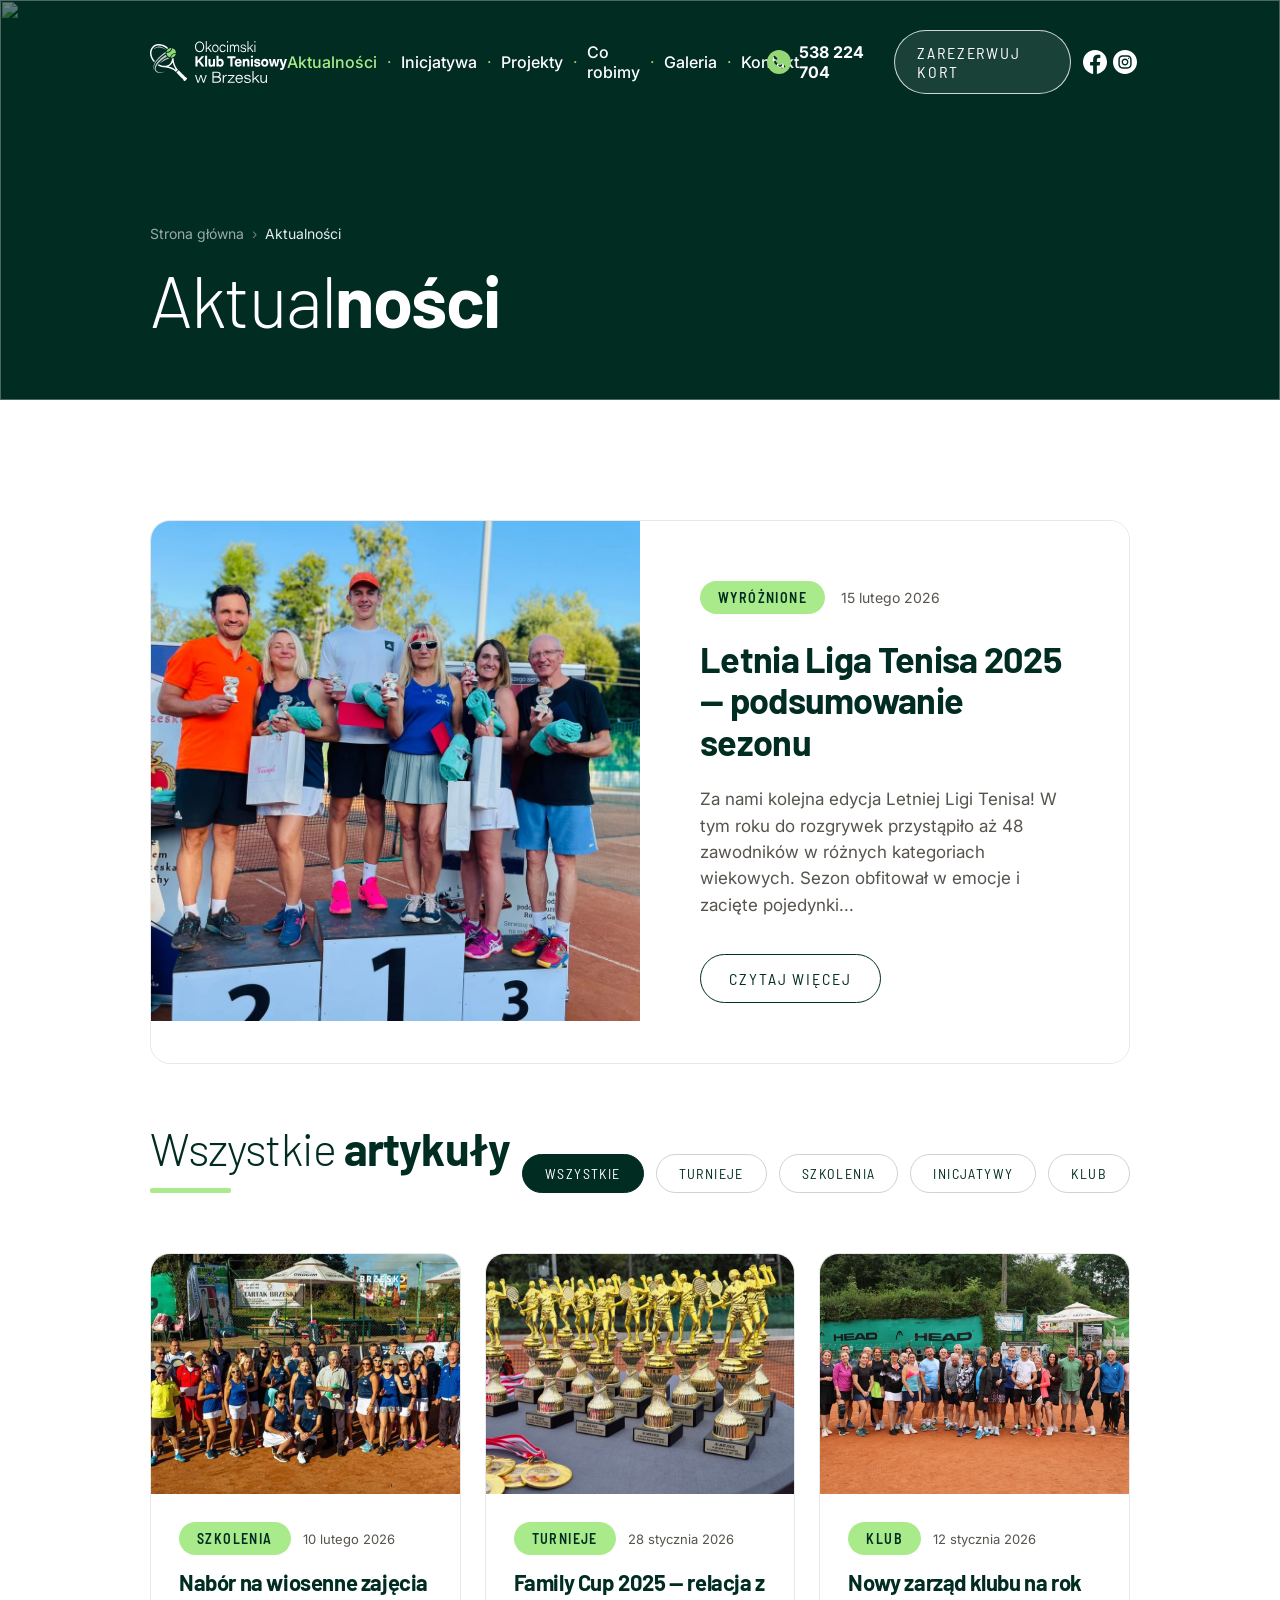
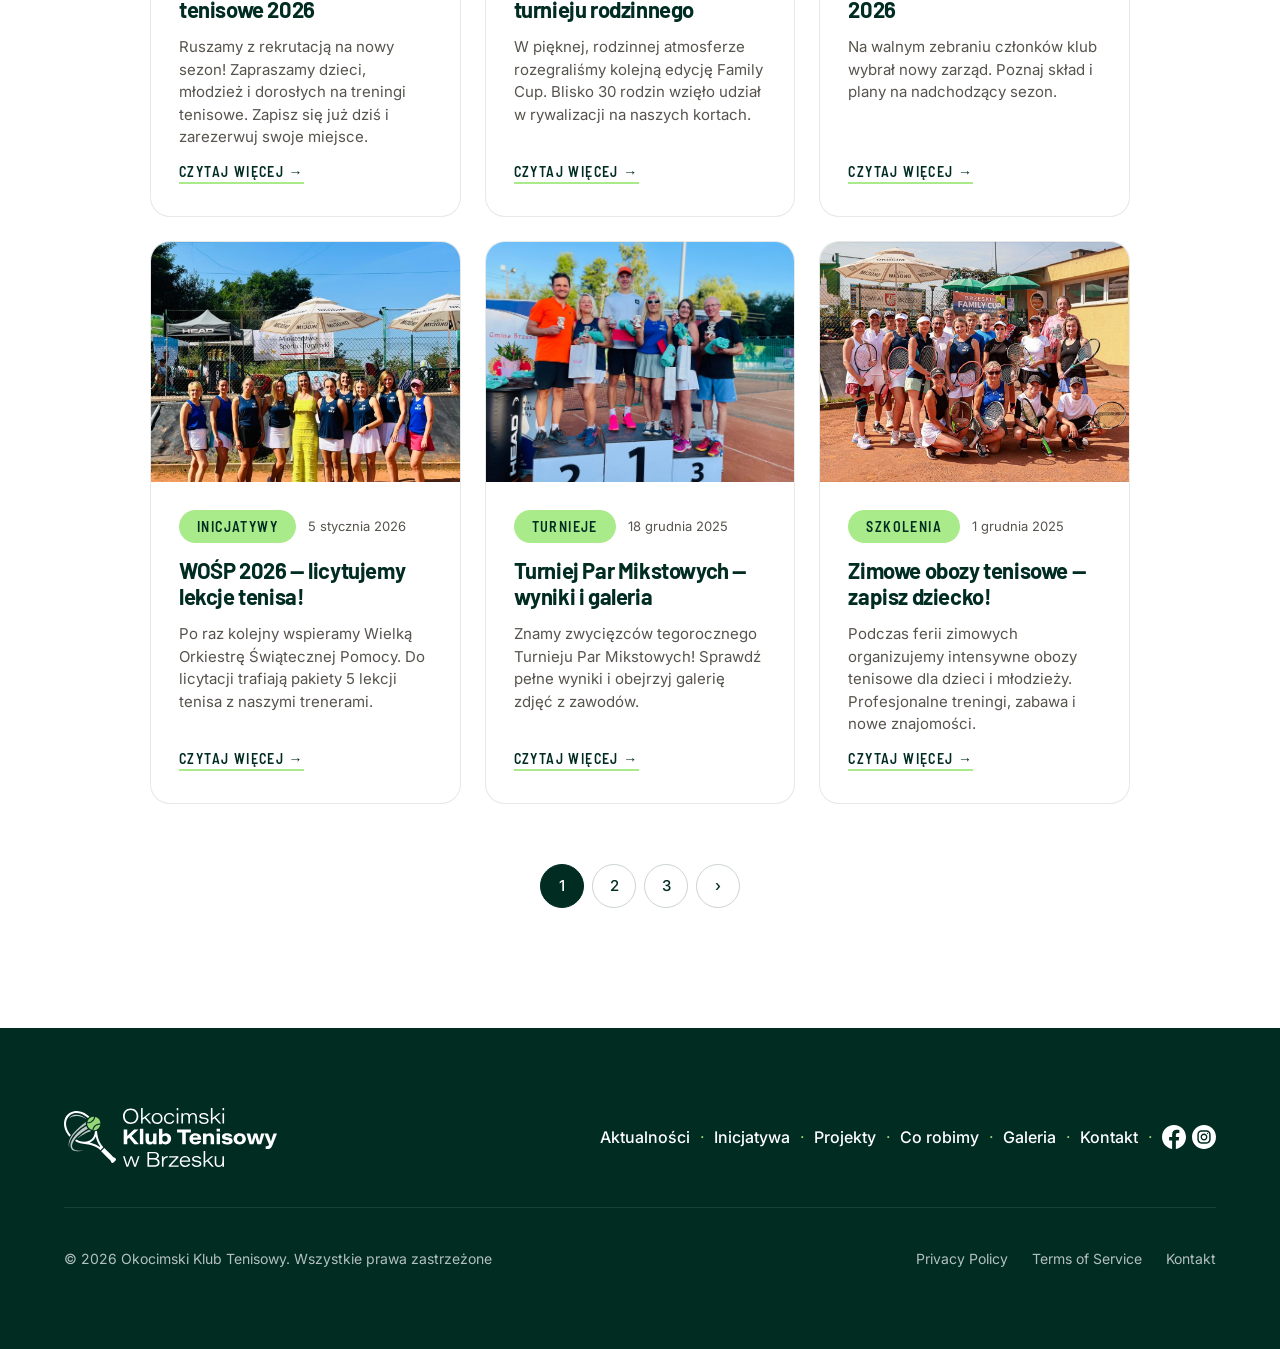
==== commit 1daed7cf: "Popraw responsywności zdjęć" ====
--- a/aktualnosci.html
+++ b/aktualnosci.html
@@ -15,7 +15,7 @@
   <link rel="stylesheet" href="assets/css/style.css">
   <style>
     .news-header { display:flex; align-items:flex-end; justify-content:space-between; margin-bottom:60px; }
-    .news-header__left { display:flex; flex-direction:column; }
+    .news-header__left { display:flex; flex-direction:column; min-width:0; }
     .filter-bar { display:flex; gap:12px; flex-wrap:wrap; }
     .filter-btn {
       padding:10px 22px; border-radius:100px; font-family:'Barlow Semi Condensed',sans-serif;
@@ -34,7 +34,7 @@
       padding:60px; display:flex; flex-direction:column; gap:24px;
       justify-content:center; background:#fff;
     }
-    .featured-article__meta { display:flex; align-items:center; gap:16px; }
+    .featured-article__meta { display:flex; align-items:center; gap:16px; flex-wrap:wrap; }
     .featured-article__date { font-size:14px; color:var(--text-gray); }
     .featured-article__title {
       font-family:'Barlow',sans-serif; font-weight:700; font-size:36px;
--- a/assets/css/style.css
+++ b/assets/css/style.css
@@ -5,6 +5,12 @@
 @import url('https://fonts.googleapis.com/css2?family=Barlow:wght@300;400;600;700&family=Barlow+Semi+Condensed:wght@400;600&family=Inter:wght@400;500;700&display=swap');
 
 *, *::before, *::after { box-sizing: border-box; margin: 0; padding: 0; }
+
+html, body {
+  width: 100%;
+  max-width: 100%;
+  overflow-x: clip;
+}
 
 :root {
   --green-dark:    #002c22;
@@ -23,6 +29,7 @@
 }
 
 img, video { display: block; max-width: 100%; }
+img { height: auto; }
 a { text-decoration: none; }
 
 /* ─── NAV ─── */
@@ -33,6 +40,8 @@
   padding: 30px 150px;
   position: relative;
   z-index: 10;
+  width: 100%;
+  max-width: 100%;
 }
 .nav__logo {
   display: flex;
@@ -49,6 +58,7 @@
   align-items: center;
   gap: 10px;
   list-style: none;
+  min-width: 0;
 }
 .nav__links a {
   font-family: 'Inter', sans-serif;
@@ -62,7 +72,7 @@
 .nav__links a.active { color: var(--green-accent); }
 .nav__dot { color: var(--green-dot); font-size: 16px; }
 
-.nav__right { display: flex; align-items: center; gap: 12px; }
+.nav__right { display: flex; align-items: center; gap: 12px; min-width: 0; }
 .nav__phone { display: flex; align-items: center; gap: 8px; }
 .nav__phone img { width: 24px; height: 24px; }
 .nav__phone span { font-weight: 700; font-size: 16px; color: #fff; }
@@ -320,11 +330,15 @@
   display: flex;
   flex-direction: column;
   gap: 40px;
+  width: 100%;
+  max-width: 100%;
 }
 .footer__top {
   display: flex;
   align-items: center;
   justify-content: space-between;
+  gap: 24px;
+  min-width: 0;
 }
 .footer__logo {
   display: flex;
@@ -340,6 +354,7 @@
   align-items: center;
   gap: 10px;
   flex-wrap: wrap;
+  min-width: 0;
 }
 .footer__nav a {
   font-family: 'Inter', sans-serif;
@@ -362,9 +377,11 @@
   display: flex;
   align-items: center;
   justify-content: space-between;
+  gap: 24px;
+  min-width: 0;
 }
 .footer__copy { font-size: 14px; line-height: 1.5; color: rgba(255,255,255,.7); }
-.footer__links { display: flex; gap: 24px; }
+.footer__links { display: flex; gap: 24px; flex-wrap: wrap; min-width: 0; }
 .footer__links a { font-size: 14px; line-height: 1.5; color: rgba(255,255,255,.7); }
 .footer__links a:hover { color: #fff; }
 
@@ -461,6 +478,19 @@
   grid-template-columns: 1fr 1fr;
   gap: 20px;
 }
+
+.section > *,
+.section > * > *,
+.card,
+.card__body,
+.cards-grid,
+.cards-grid--2,
+.gallery-grid,
+.form-grid,
+.footer__top > *,
+.footer__credits > * {
+  min-width: 0;
+}
 .form-group { display: flex; flex-direction: column; gap: 8px; }
 .form-group--full { grid-column: 1 / -1; }
 .form-label {
@@ -541,7 +571,12 @@
     padding: 16px 20px;
     flex-wrap: nowrap;
     align-items: center;
-  }
+    gap: 16px;
+  }
+  .nav__logo { min-width: 0; }
+  .nav__logo-text { min-width: 0; }
+  .nav__logo-name { width: min(109px, 100%); }
+  .nav__logo-city { width: min(72px, 100%); }
   .nav__links { display: none; }
   .nav__right  { display: none; }
 
@@ -646,6 +681,7 @@
   .page-hero { height: auto; min-height: 300px; }
   .page-hero__content { padding: 0 20px 44px; }
   .page-hero__title { font-size: 44px; letter-spacing: -.5px; }
+  .breadcrumb { flex-wrap: wrap; }
 
   /* ── SECTIONS ── */
   .section { padding: 60px 20px; }
@@ -665,6 +701,15 @@
   .footer__social { margin-top: 12px; }
   .footer__credits { flex-direction: column; align-items: flex-start; gap: 12px; }
   .footer__links { flex-wrap: wrap; gap: 16px; }
+  .btn-outline,
+  .btn-outline-dark,
+  .btn-outline-white,
+  .btn-primary,
+  .btn-facebook {
+    max-width: 100%;
+    white-space: normal;
+    text-align: center;
+  }
 
   /* ── CARDS ── */
   .cards-grid       { grid-template-columns: 1fr; }
